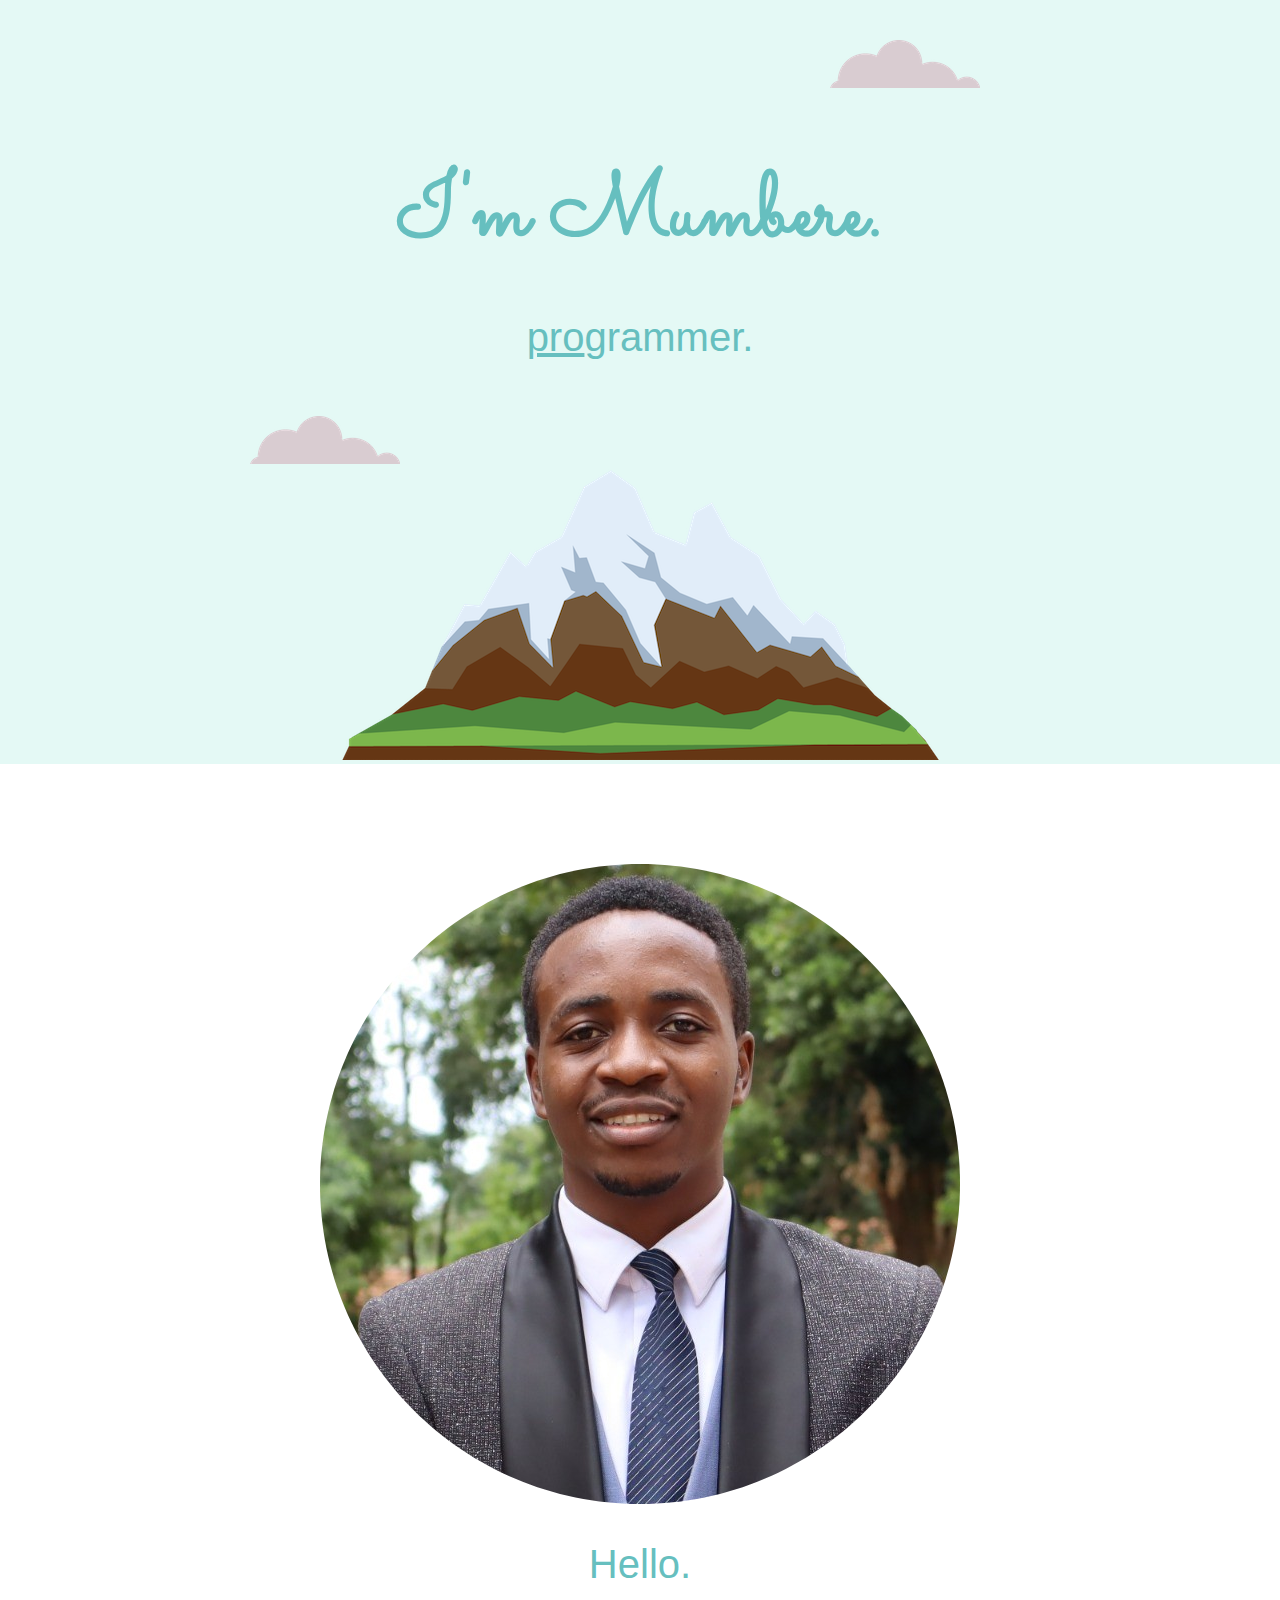
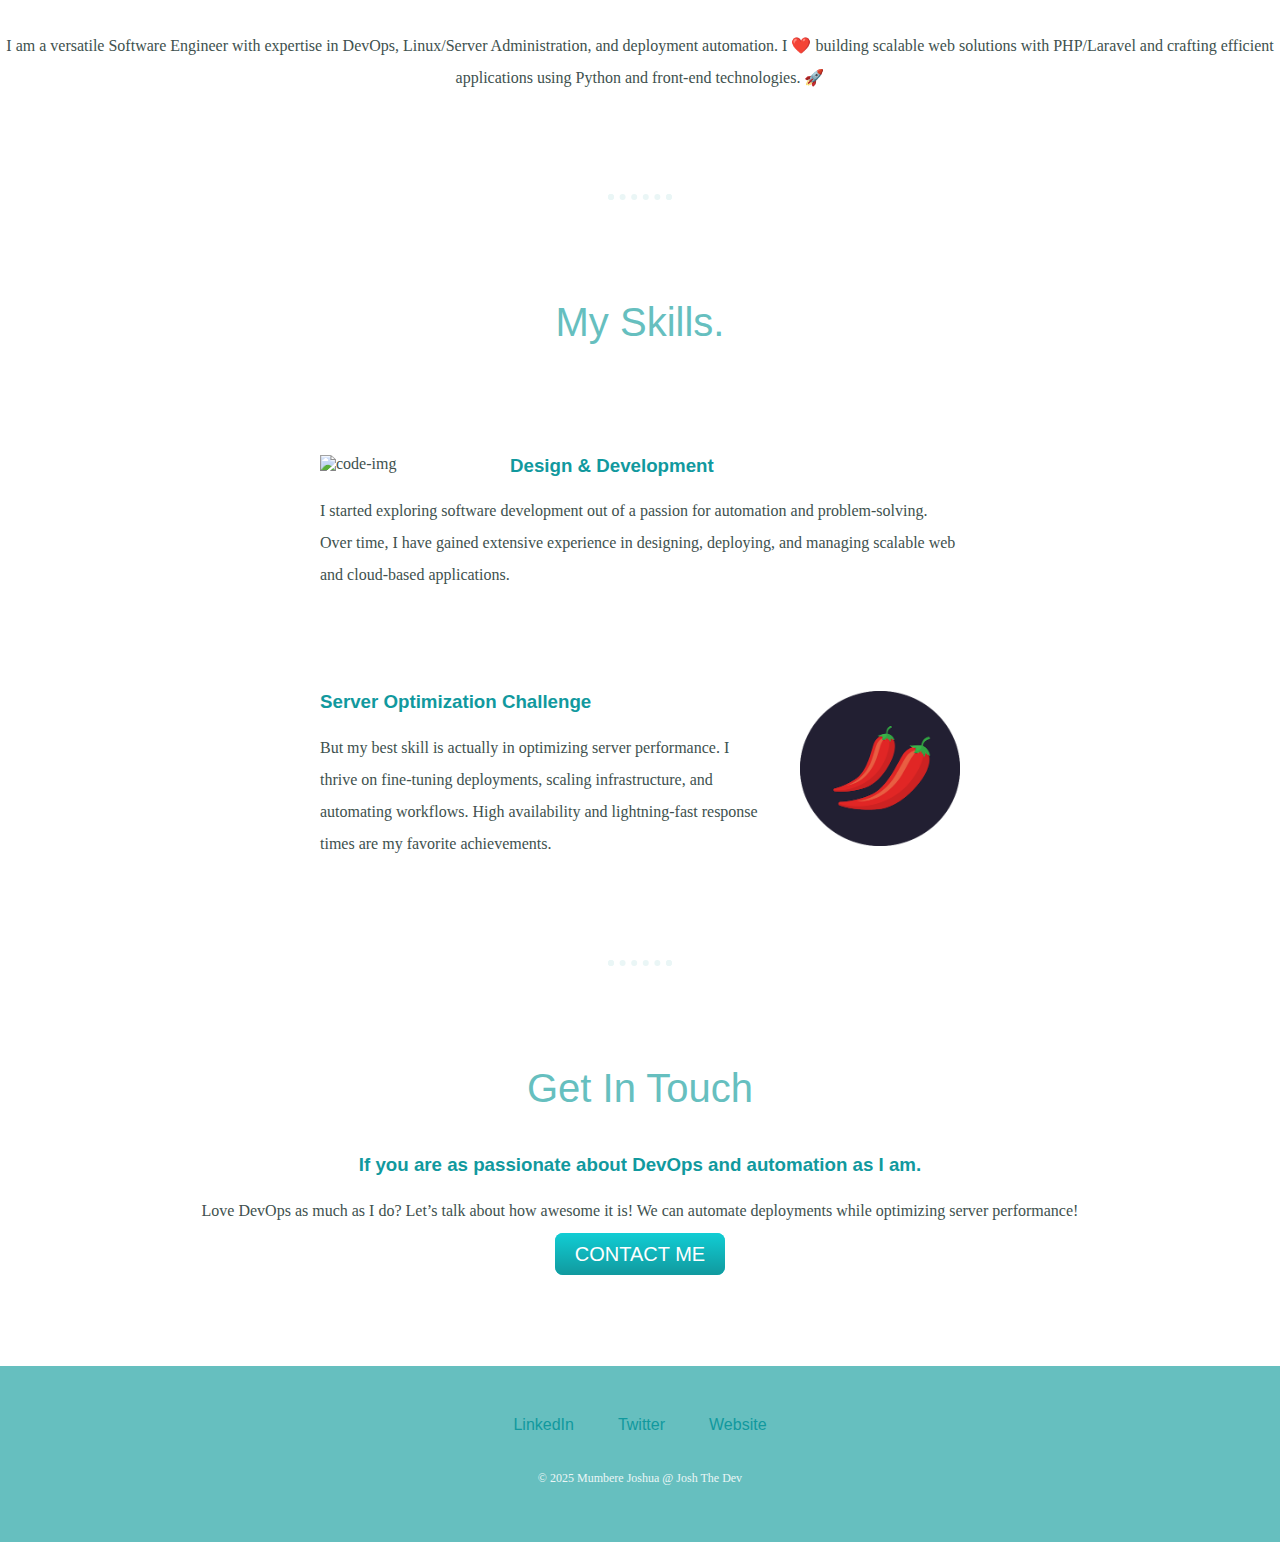
==== index.html @ 754ca19e "Added the index.html file" ====
<!DOCTYPE html>
<html lang="en">
<head>
    <meta charset="UTF-8">
    <meta name="viewport" content="width=device-width, initial-scale=1.0">
    <title>Mumbere's Portfolio</title>
    <link rel="stylesheet" href="css/styles.css">
    <link rel="preconnect" href="https://fonts.googleapis.com">
    <link rel="preconnect" href="https://fonts.gstatic.com" crossorigin>
    <link href="https://fonts.googleapis.com/css2?family=Sacramento&display=swap" rel="stylesheet">
</head>
<body>
    <div class="top-container">
        <img class="top-cloud" src="images/cloud.png" alt="cloud">
        <div class="title-text">
            <h1>I'm Mumbere.</h1>
            <h2>
                <span class="pro">pro</span>grammer.
            </h2>
        </div>
        <img class="bottom-cloud" src="images/cloud.png" alt="cloud">
        <img class="mountain" src="images/mountain.png" alt="mountain">
    </div>
    <div class="middle-container">
        <div class="profile">
            <img src="images/Mumbere-modified.png" alt="angela-profile-img">
            <h2>Hello.</h2>
            <p>I am a versatile Software Engineer with expertise in DevOps, Linux/Server Administration, and deployment automation. I ❤️ building scalable web solutions with PHP/Laravel and crafting efficient applications using Python and front-end technologies. 🚀</p>
        </div>
        <hr>
        <div class="skills">
            <h2>My Skills.</h2>
            <div class="skill-row">
                <img class="code-img" src="https://media.giphy.com/media/p5W0lygeU5W/giphy.gif" alt="code-img">
                <h3>Design & Development</h3>
                <p>I started exploring software development out of a passion for automation and problem-solving. Over time, I have gained extensive experience in designing, deploying, and managing scalable web and cloud-based applications.</p>
            </div>
            <div class="skill-row">
                <img class="chilli-img" src="images/chillies.png" alt="chillies-img">
                <h3>Server Optimization Challenge</h3>
                <p>But my best skill is actually in optimizing server performance. I thrive on fine-tuning deployments, scaling infrastructure, and automating workflows. High availability and lightning-fast response times are my favorite achievements.</p>
            </div>
        </div>
        <hr>
        <div class="contact-me">
            <h2>Get In Touch</h2>
            <h3>If you are as passionate about DevOps and automation as I am.</h3>
            <p>Love DevOps as much as I do? Let’s talk about how awesome it is! We can automate deployments while optimizing server performance!</p>
            <a class="btn" href="mailto:joshuamumbere71@gmail.com">CONTACT ME</a>
        </div>
    </div>
    <div class="bottom-container">
        <a class="footer-link" href="https://www.linkedin.com/in/mumbere-joshua/">LinkedIn</a>
        <a class="footer-link" href="https://x.com/Mumbere_Josh">Twitter</a>
        <a class="footer-link" href="https://www.appbrewery.co/">Website</a>
        <p class="copyright">© 2025 Mumbere Joshua @ Josh The Dev</p>
    </div>
</body>
</html>
---- css/styles.css ----
body {
  color: #40514E;
  margin: 0;
  text-align: center;
  font-family: 'Merriweather', serif;
}

h1 {
  color: #66BFBF;
  font-size: 5.625rem;
  margin: 50px auto 0 auto;
  font-family: 'Sacramento', cursive;
}

h2 {
  color: #66BFBF;
  font-family: 'Montserrat', sans-serif;
  font-size: 2.5rem;
  font-weight: normal;
  padding-bottom: 10px;
}

h3 {
  color: #11999E;
  font-family: 'Montserrat', sans-serif;
}

p {
  line-height: 2;
}

hr {
  border: dotted #EAF6F6 6px;
  border-bottom: none;
  width: 4%;
  margin: 100px auto;
}

a{
  color: #11999E;
  font-family: 'Montserrat', sans-serif;
  margin: 10px 20px;
  text-decoration: none;
}

a:hover {
  color: #EAF6F6;
}

.top-container {
  background-color: #E4F9F5;
  position: relative;
  padding-top: 100px;
}

.middle-container {
  margin: 100px 0;
}

.bottom-container {
  background-color: #66BFBF;
  padding: 50px 0 20px;
}

.skill-row {
  width: 50%;
  margin: 100px auto 100px auto;
  text-align: left;
}

.pro {
  text-decoration: underline;
}

.intro {
  width: 30%;
  margin: auto;
}

.contact-message {
  width: 40%;
  margin: 40px auto 60px;
}

.copyright {
  color: #EAF6F6;
  font-size: 0.75rem;
  padding: 20px 0;
}

.top-cloud {
  position: absolute;
  right: 300px;
  top: 40px;
}

.bottom-cloud {
  position: absolute;
  left: 250px;
  bottom: 300px;
}

.code-img {
  width: 25%;
  float: left;
  margin-right: 30px;
}

.chilli-img {
  width: 25%;
  float: right;
  margin-left: 30px;
}

.btn {
  background: #11cdd4;
  background-image: -webkit-linear-gradient(top, #11cdd4, #11999e);
  background-image: -moz-linear-gradient(top, #11cdd4, #11999e);
  background-image: -ms-linear-gradient(top, #11cdd4, #11999e);
  background-image: -o-linear-gradient(top, #11cdd4, #11999e);
  background-image: linear-gradient(to bottom, #11cdd4, #11999e);
  -webkit-border-radius: 8;
  -moz-border-radius: 8;
  border-radius: 8px;
  font-family: 'Montserrat', sans-serif;
  color: #ffffff;
  font-size: 20px;
  padding: 10px 20px 10px 20px;
  text-decoration: none;
}

.btn:hover {
  background: #30e3cb;
  background-image: -webkit-linear-gradient(top, #30e3cb, #2bc4ad);
  background-image: -moz-linear-gradient(top, #30e3cb, #2bc4ad);
  background-image: -ms-linear-gradient(top, #30e3cb, #2bc4ad);
  background-image: -o-linear-gradient(top, #30e3cb, #2bc4ad);
  background-image: linear-gradient(to bottom, #30e3cb, #2bc4ad);
  text-decoration: none;
}
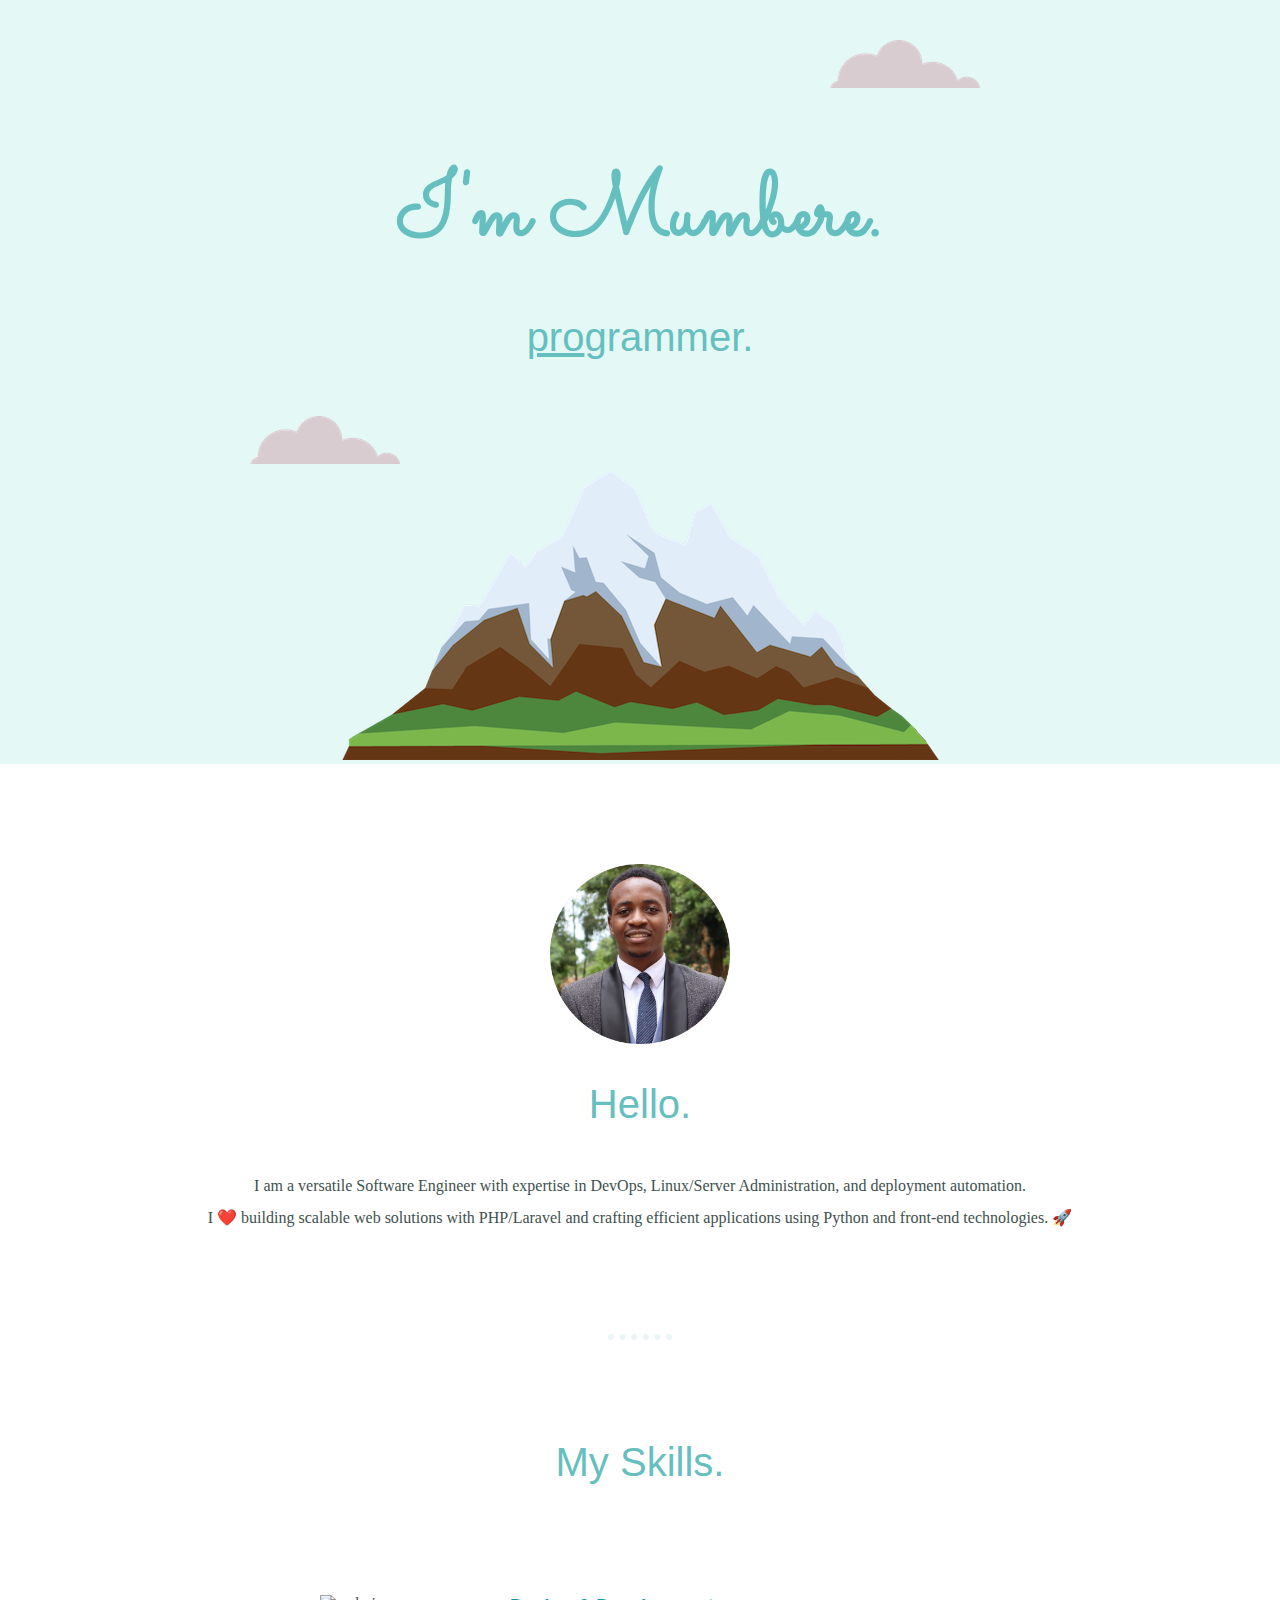
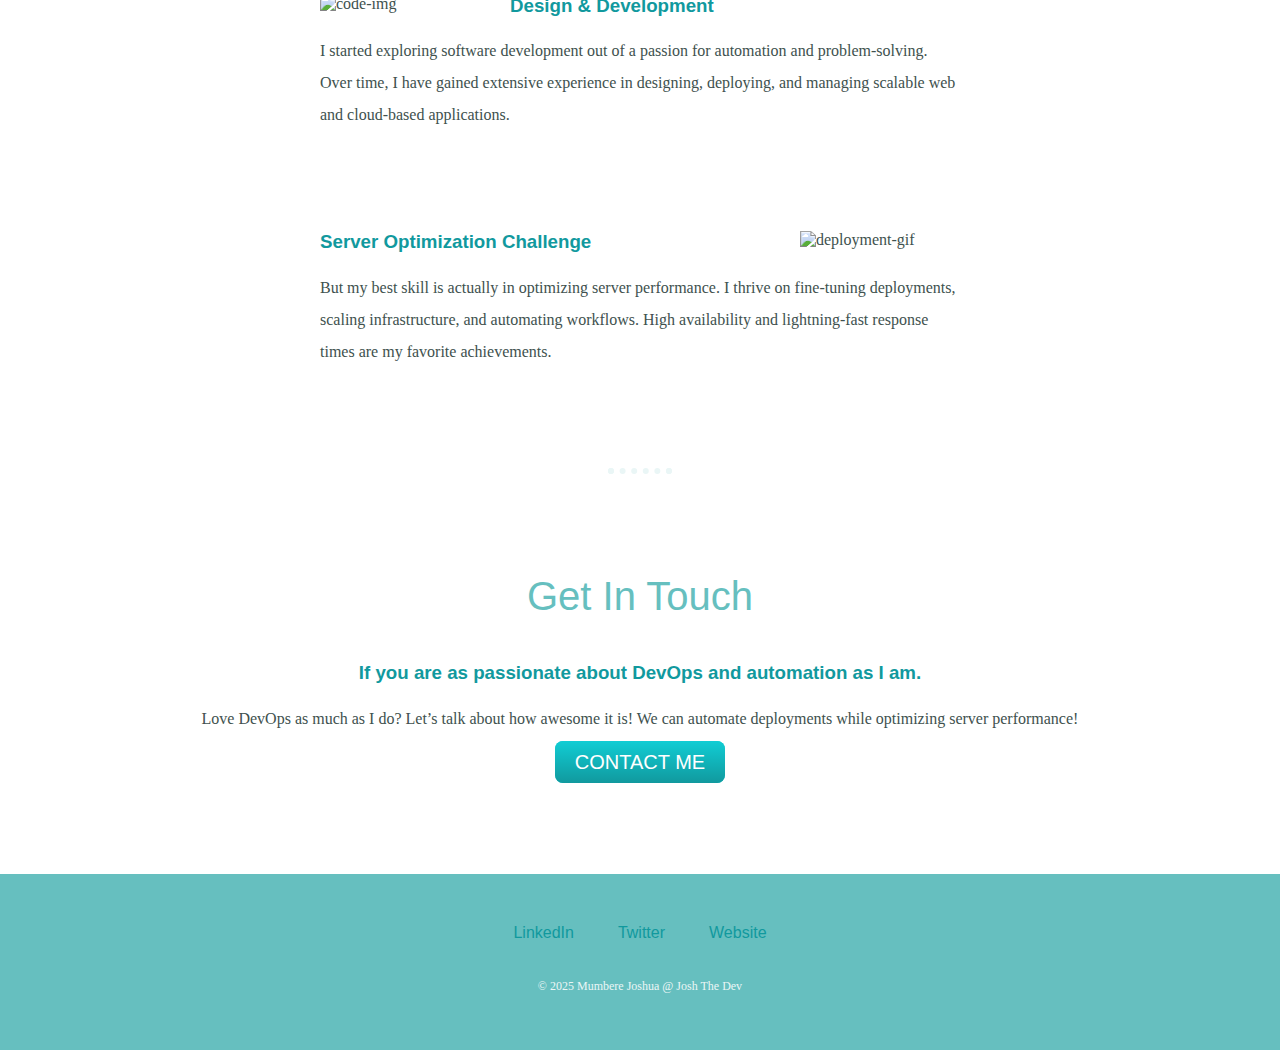
==== commit 4e878335: "Rectified gifs" ====
--- a/index.html
+++ b/index.html
@@ -23,20 +23,20 @@
     </div>
     <div class="middle-container">
         <div class="profile">
-            <img src="images/Mumbere-modified.png" alt="angela-profile-img">
+            <img src="images/Mumbere-modified.png" width="180px" height="180px" alt="Mumbere's-profile-img">
             <h2>Hello.</h2>
-            <p>I am a versatile Software Engineer with expertise in DevOps, Linux/Server Administration, and deployment automation. I ❤️ building scalable web solutions with PHP/Laravel and crafting efficient applications using Python and front-end technologies. 🚀</p>
+            <p>I am a versatile Software Engineer with expertise in DevOps, Linux/Server Administration, and deployment automation.<br> I ❤️ building scalable web solutions with PHP/Laravel and crafting efficient applications using Python and front-end technologies. 🚀</p>
         </div>
         <hr>
         <div class="skills">
             <h2>My Skills.</h2>
             <div class="skill-row">
-                <img class="code-img" src="https://media.giphy.com/media/p5W0lygeU5W/giphy.gif" alt="code-img">
+                <img class="code-img" src="https://media0.giphy.com/media/v1.Y2lkPTc5MGI3NjExOTFraG1oN3N0cWswOXRkZnJ2bTFmbGdvbWhuanlnbjJrYzQ4bGczciZlcD12MV9pbnRlcm5hbF9naWZfYnlfaWQmY3Q9Zw/KGhpQ5NMoWKQurlHwI/giphy.gif" alt="code-img">
                 <h3>Design & Development</h3>
                 <p>I started exploring software development out of a passion for automation and problem-solving. Over time, I have gained extensive experience in designing, deploying, and managing scalable web and cloud-based applications.</p>
             </div>
             <div class="skill-row">
-                <img class="chilli-img" src="images/chillies.png" alt="chillies-img">
+                <img class="chilli-img" src="https://media4.giphy.com/media/v1.Y2lkPTc5MGI3NjExOGhwb2JrYjV6aWZ1aGRybWY5aDQya3czcm1uY3h6Z3V3OHBmbW92YSZlcD12MV9pbnRlcm5hbF9naWZfYnlfaWQmY3Q9Zw/u1WhXLjwgcXpHJBMRM/giphy.gif" alt="deployment-gif">
                 <h3>Server Optimization Challenge</h3>
                 <p>But my best skill is actually in optimizing server performance. I thrive on fine-tuning deployments, scaling infrastructure, and automating workflows. High availability and lightning-fast response times are my favorite achievements.</p>
             </div>
@@ -52,7 +52,7 @@
     <div class="bottom-container">
         <a class="footer-link" href="https://www.linkedin.com/in/mumbere-joshua/">LinkedIn</a>
         <a class="footer-link" href="https://x.com/Mumbere_Josh">Twitter</a>
-        <a class="footer-link" href="https://www.appbrewery.co/">Website</a>
+        <a class="footer-link" href="https://joshuamumbere.github.io/web/">Website</a>
         <p class="copyright">© 2025 Mumbere Joshua @ Josh The Dev</p>
     </div>
 </body>
